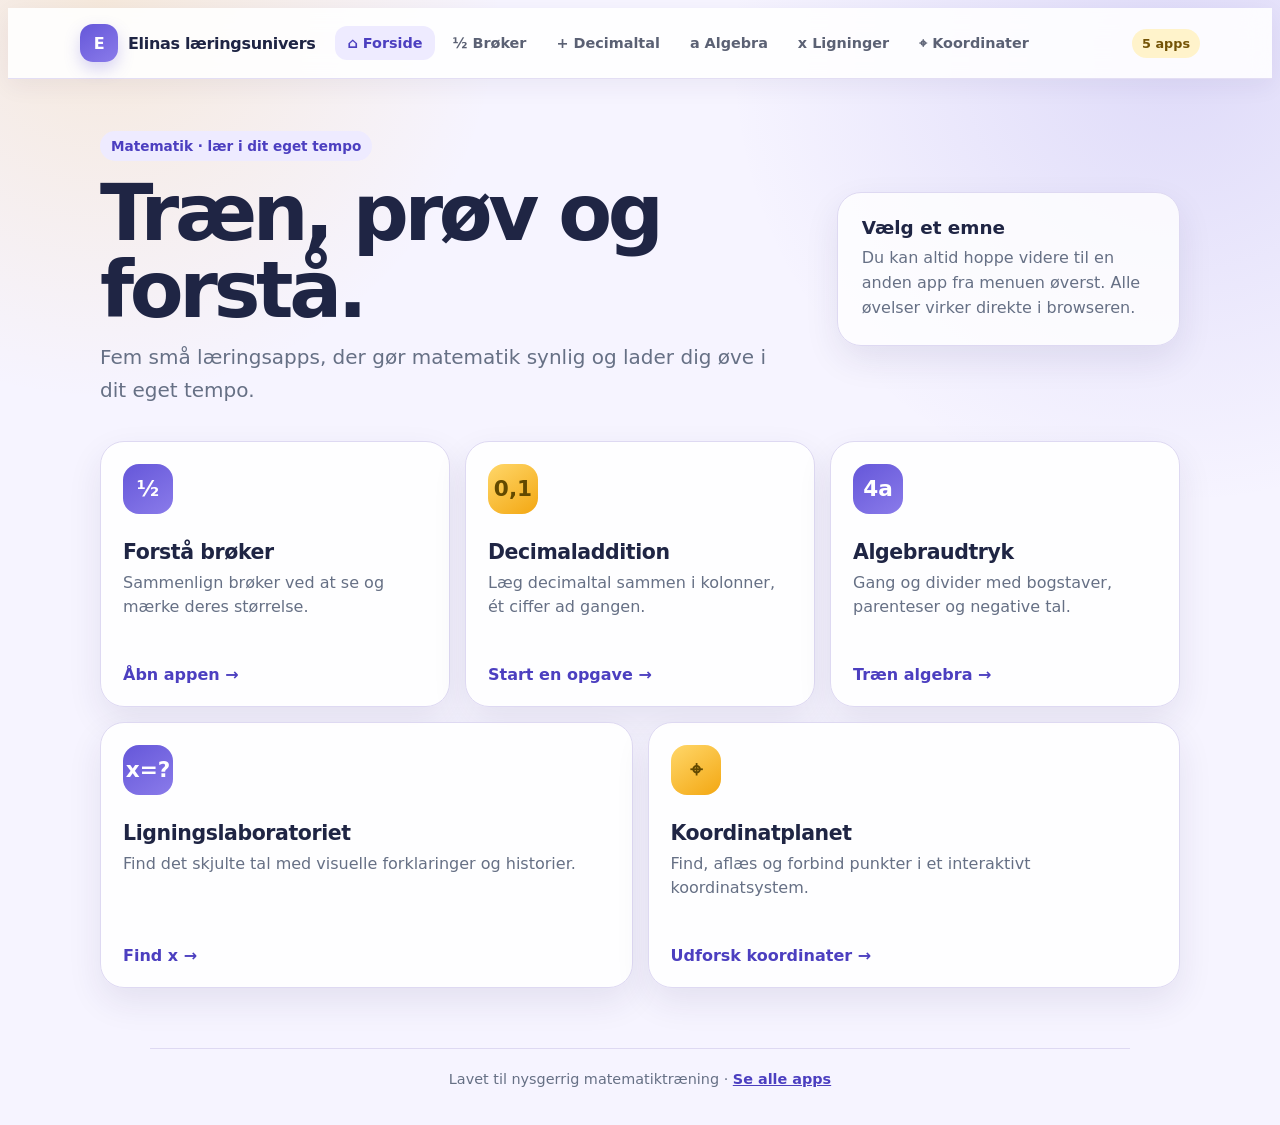
==== index.html @ 9d1c55e8 "Add connected mathematics learning apps" ====
<!doctype html>
<html lang="da">
<head>
  <meta charset="utf-8">
  <meta name="viewport" content="width=device-width, initial-scale=1">
  <meta name="description" content="Fem interaktive matematikapps samlet i Elinas læringsunivers.">
  <title>Elinas læringsunivers</title>
  <link rel="stylesheet" href="shared.css">
  <script defer src="shared.js"></script>
  <style>
    .home { width:min(1080px, calc(100% - 32px)); margin:0 auto; padding:52px 0 32px; }
    .home-hero { display:grid; grid-template-columns:minmax(0,1.35fr) minmax(250px,.65fr); gap:24px; align-items:center; margin-bottom:34px; }
    .eyebrow { display:inline-flex; padding:7px 11px; border-radius:999px; color:var(--learning-primary-dark); background:var(--learning-primary-soft); font-weight:800; font-size:.85rem; }
    h1 { max-width:760px; margin:14px 0 12px; font-size:clamp(2.25rem,7vw,4.9rem); line-height:.98; letter-spacing:-.055em; }
    .lead { max-width:680px; margin:0; color:var(--learning-muted); font-size:clamp(1rem,2.3vw,1.25rem); line-height:1.65; }
    .hero-note { padding:24px; border:1px solid var(--learning-line); border-radius:24px; background:rgba(255,255,255,.8); box-shadow:var(--learning-shadow); }
    .hero-note strong { display:block; margin-bottom:8px; font-size:1.15rem; }
    .hero-note p { margin:0; color:var(--learning-muted); line-height:1.55; }
    .app-grid { display:grid; grid-template-columns:repeat(6,1fr); gap:15px; }
    .app-card { min-height:220px; grid-column:span 2; display:flex; flex-direction:column; padding:22px; border:1px solid var(--learning-line); border-radius:24px; color:var(--learning-ink); background:rgba(255,255,255,.92); box-shadow:var(--learning-shadow); text-decoration:none; transition:transform .18s ease, box-shadow .18s ease; }
    .app-card:nth-child(4), .app-card:nth-child(5) { grid-column:span 3; }
    .app-card:hover { transform:translateY(-4px); box-shadow:0 18px 42px rgba(43,35,92,.14); }
    .app-card__icon { width:50px; height:50px; display:grid; place-items:center; margin-bottom:26px; border-radius:16px; color:#fff; background:linear-gradient(145deg,var(--learning-primary),#8a7bea); font-size:1.35rem; font-weight:900; }
    .app-card:nth-child(2) .app-card__icon, .app-card:nth-child(5) .app-card__icon { color:#624900; background:linear-gradient(145deg,#ffd76a,var(--learning-accent)); }
    .app-card h2 { margin:0 0 7px; font-size:1.28rem; letter-spacing:-.02em; }
    .app-card p { margin:0 0 18px; color:var(--learning-muted); line-height:1.5; }
    .app-card__action { margin-top:auto; color:var(--learning-primary-dark); font-weight:850; }
    @media(max-width:800px){ .home{padding-top:34px}.home-hero{grid-template-columns:1fr}.app-card,.app-card:nth-child(4),.app-card:nth-child(5){grid-column:span 3} }
    @media(max-width:560px){ .app-grid{grid-template-columns:1fr}.app-card,.app-card:nth-child(4),.app-card:nth-child(5){grid-column:auto;min-height:190px} }
  </style>
</head>
<body>
  <main class="home">
    <section class="home-hero" aria-labelledby="home-title">
      <div>
        <span class="eyebrow">Matematik · lær i dit eget tempo</span>
        <h1 id="home-title">Træn, prøv og forstå.</h1>
        <p class="lead">Fem små læringsapps, der gør matematik synlig og lader dig øve i dit eget tempo.</p>
      </div>
      <aside class="hero-note">
        <strong>Vælg et emne</strong>
        <p>Du kan altid hoppe videre til en anden app fra menuen øverst. Alle øvelser virker direkte i browseren.</p>
      </aside>
    </section>

    <section class="app-grid" aria-label="Vælg en læringsapp">
      <a class="app-card" href="fractions.html">
        <span class="app-card__icon" aria-hidden="true">½</span>
        <h2>Forstå brøker</h2>
        <p>Sammenlign brøker ved at se og mærke deres størrelse.</p>
        <span class="app-card__action">Åbn appen →</span>
      </a>
      <a class="app-card" href="decimal-addition.html">
        <span class="app-card__icon" aria-hidden="true">0,1</span>
        <h2>Decimaladdition</h2>
        <p>Læg decimaltal sammen i kolonner, ét ciffer ad gangen.</p>
        <span class="app-card__action">Start en opgave →</span>
      </a>
      <a class="app-card" href="algebra-expressions.html">
        <span class="app-card__icon" aria-hidden="true">4a</span>
        <h2>Algebraudtryk</h2>
        <p>Gang og divider med bogstaver, parenteser og negative tal.</p>
        <span class="app-card__action">Træn algebra →</span>
      </a>
      <a class="app-card" href="equation-lab.html">
        <span class="app-card__icon" aria-hidden="true">x=?</span>
        <h2>Ligningslaboratoriet</h2>
        <p>Find det skjulte tal med visuelle forklaringer og historier.</p>
        <span class="app-card__action">Find x →</span>
      </a>
      <a class="app-card" href="coordinate-plane.html">
        <span class="app-card__icon" aria-hidden="true">⌖</span>
        <h2>Koordinatplanet</h2>
        <p>Find, aflæs og forbind punkter i et interaktivt koordinatsystem.</p>
        <span class="app-card__action">Udforsk koordinater →</span>
      </a>
    </section>
  </main>
</body>
</html>
---- shared.css ----
:root {
  --learning-bg: #f6f4ff;
  --learning-surface: #ffffff;
  --learning-ink: #1f2544;
  --learning-muted: #667085;
  --learning-primary: #6557d9;
  --learning-primary-dark: #4c3fc0;
  --learning-primary-soft: #eeebff;
  --learning-accent: #f3a712;
  --learning-success: #15966b;
  --learning-danger: #d84c5f;
  --learning-line: #ded9f2;
  --learning-shadow: 0 14px 35px rgba(43, 35, 92, .09);

  /* Map the original apps' variables onto one shared visual system. */
  --bg: var(--learning-bg);
  --paper: var(--learning-bg);
  --card: var(--learning-surface);
  --ink: var(--learning-ink);
  --text: var(--learning-ink);
  --muted: var(--learning-muted);
  --line: var(--learning-line);
  --accent: var(--learning-primary);
  --accent-soft: var(--learning-primary-soft);
  --purple: var(--learning-primary);
  --purple2: #8d80ea;
  --blue: var(--learning-primary);
  --good: var(--learning-success);
  --ok: var(--learning-success);
  --bad: var(--learning-danger);
  --red: var(--learning-danger);
  --yellow: #ffd76a;
  --fill1: var(--learning-primary);
  --fill2: var(--learning-accent);
  --shadow: var(--learning-shadow);
}

html { color-scheme: light; }

body {
  min-height: 100vh;
  color: var(--learning-ink);
  background:
    radial-gradient(circle at 8% 0%, rgba(243, 167, 18, .15), transparent 25rem),
    radial-gradient(circle at 92% 5%, rgba(101, 87, 217, .16), transparent 28rem),
    var(--learning-bg);
  font-family: "Segoe UI", system-ui, -apple-system, sans-serif;
}

button, select, input { font: inherit; }

button, a { -webkit-tap-highlight-color: transparent; }

button:focus-visible,
a:focus-visible,
select:focus-visible,
input:focus-visible {
  outline: 3px solid rgba(101, 87, 217, .32);
  outline-offset: 3px;
}

.site-header {
  position: sticky;
  top: 0;
  z-index: 1000;
  display: block;
  padding: 0;
  border-bottom: 1px solid rgba(222, 217, 242, .85);
  background: rgba(255, 255, 255, .88);
  box-shadow: 0 7px 24px rgba(43, 35, 92, .06);
  backdrop-filter: blur(14px);
}

.site-header__inner {
  width: min(1120px, calc(100% - 28px));
  margin: 0 auto;
  min-height: 70px;
  display: flex;
  align-items: center;
  gap: 18px;
}

.site-brand {
  flex: 0 0 auto;
  display: inline-flex;
  align-items: center;
  gap: 10px;
  color: var(--learning-ink);
  text-decoration: none;
  font-weight: 850;
  letter-spacing: -.02em;
}

.site-brand__mark {
  width: 38px;
  height: 38px;
  display: grid;
  place-items: center;
  border-radius: 13px;
  color: #fff;
  background: linear-gradient(145deg, var(--learning-primary), #8a7bea);
  box-shadow: 0 7px 16px rgba(101, 87, 217, .25);
}

.site-nav {
  display: flex;
  align-items: center;
  gap: 6px;
  overflow-x: auto;
  scrollbar-width: none;
  padding: 8px 2px;
}

.site-nav::-webkit-scrollbar { display: none; }

.site-nav a {
  flex: 0 0 auto;
  padding: 9px 12px;
  border-radius: 12px;
  color: #5b6174;
  text-decoration: none;
  font-size: .9rem;
  font-weight: 750;
}

.site-nav a:hover { background: #f4f2ff; color: var(--learning-primary-dark); }

.site-nav a[aria-current="page"] {
  color: var(--learning-primary-dark);
  background: var(--learning-primary-soft);
}

.site-header__age {
  margin-left: auto;
  flex: 0 0 auto;
  padding: 7px 10px;
  border-radius: 999px;
  color: #745306;
  background: #fff3cb;
  font-size: .8rem;
  font-weight: 800;
}

/* Shared surfaces and controls across the five original apps. */
.card, .panel, .scorebox, .score {
  border-color: var(--learning-line) !important;
  box-shadow: var(--learning-shadow) !important;
}

.card, .panel { border-radius: 22px !important; }

.btn, button.primary, button#checkBtn {
  background: var(--learning-primary);
  color: #fff;
}

.tab.active, .tabs button.on {
  background: var(--learning-primary) !important;
  color: #fff !important;
}

.site-footer {
  width: min(980px, calc(100% - 32px));
  margin: 28px auto 0;
  padding: 22px 0 30px;
  border-top: 1px solid var(--learning-line);
  color: var(--learning-muted);
  text-align: center;
  font-size: .9rem;
}

.site-footer a { color: var(--learning-primary-dark); font-weight: 750; }

@media (max-width: 850px) {
  .site-header__inner { align-items: flex-start; flex-wrap: wrap; gap: 0 12px; padding-top: 9px; }
  .site-nav { order: 3; width: 100%; }
  .site-header__age { align-self: center; }
}

@media (max-width: 520px) {
  .site-header__inner { width: min(100% - 20px, 1120px); }
  .site-brand__text { font-size: .92rem; }
  .site-header__age { display: none; }
  .site-nav a { padding: 8px 10px; font-size: .84rem; }
}

@media (prefers-reduced-motion: reduce) {
  *, *::before, *::after { scroll-behavior: auto !important; transition-duration: .01ms !important; animation-duration: .01ms !important; }
}
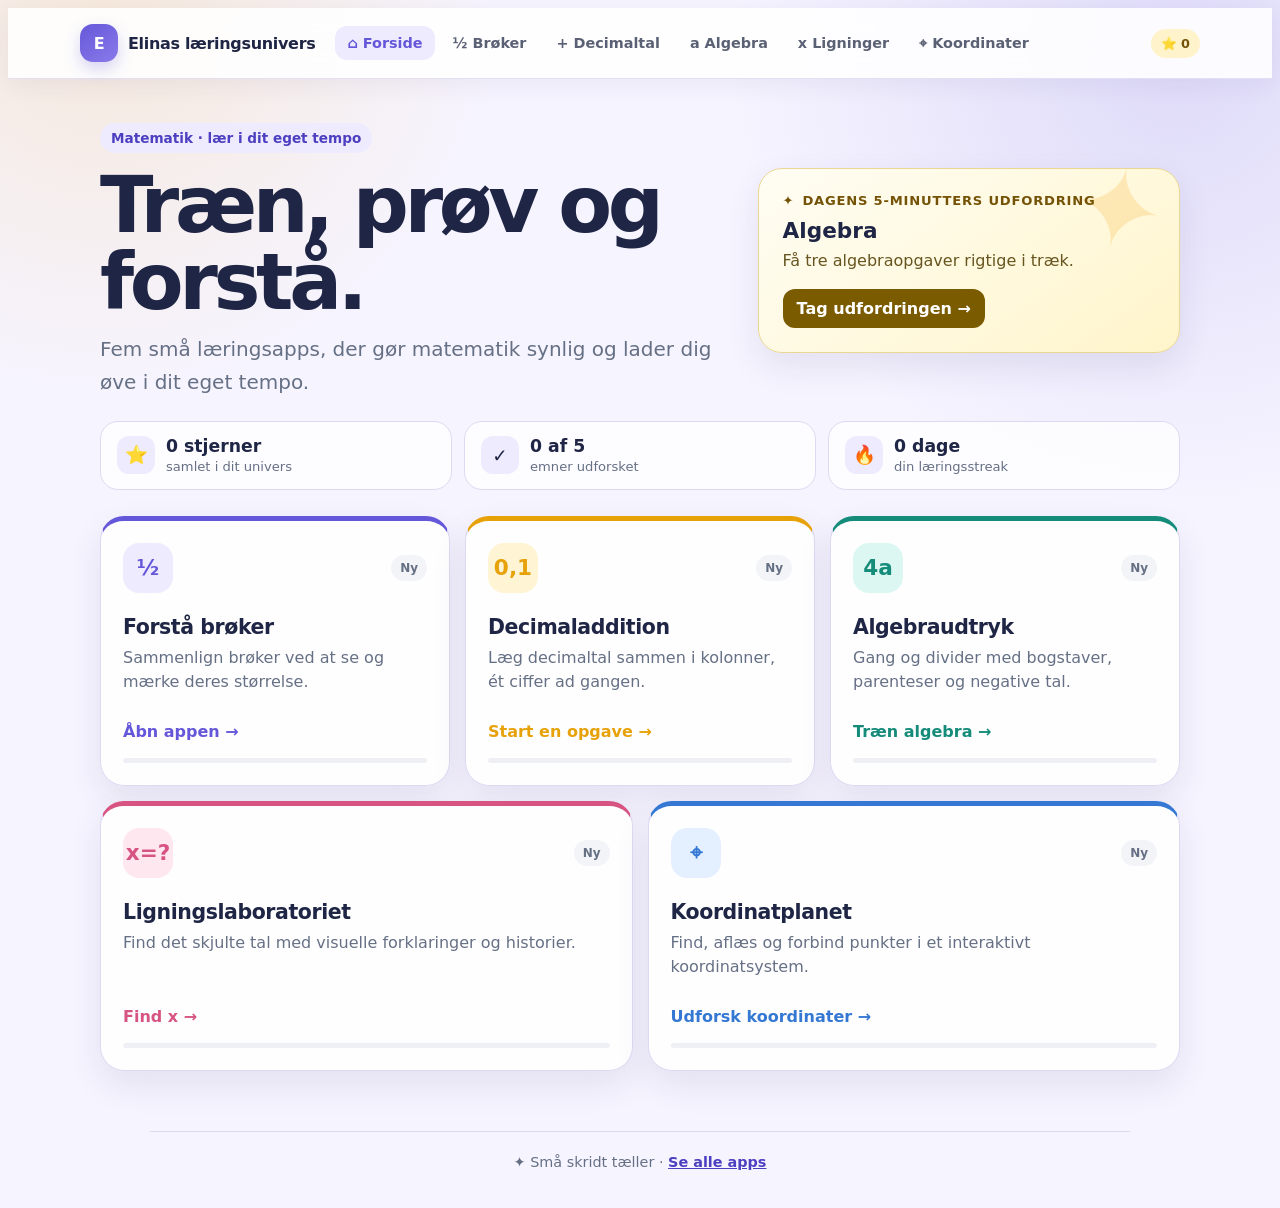
==== commit 8c074e12: "Add shared progress and motivational design" ====
--- a/index.html
+++ b/index.html
@@ -5,28 +5,45 @@
   <meta name="viewport" content="width=device-width, initial-scale=1">
   <meta name="description" content="Fem interaktive matematikapps samlet i Elinas læringsunivers.">
   <title>Elinas læringsunivers</title>
+  <link rel="icon" href="favicon.svg" type="image/svg+xml">
   <link rel="stylesheet" href="shared.css">
   <script defer src="shared.js"></script>
   <style>
-    .home { width:min(1080px, calc(100% - 32px)); margin:0 auto; padding:52px 0 32px; }
-    .home-hero { display:grid; grid-template-columns:minmax(0,1.35fr) minmax(250px,.65fr); gap:24px; align-items:center; margin-bottom:34px; }
+    .home { width:min(1080px, calc(100% - 32px)); margin:0 auto; padding:44px 0 32px; }
+    .home-hero { display:grid; grid-template-columns:minmax(0,1.2fr) minmax(290px,.8fr); gap:24px; align-items:center; margin-bottom:22px; }
     .eyebrow { display:inline-flex; padding:7px 11px; border-radius:999px; color:var(--learning-primary-dark); background:var(--learning-primary-soft); font-weight:800; font-size:.85rem; }
     h1 { max-width:760px; margin:14px 0 12px; font-size:clamp(2.25rem,7vw,4.9rem); line-height:.98; letter-spacing:-.055em; }
     .lead { max-width:680px; margin:0; color:var(--learning-muted); font-size:clamp(1rem,2.3vw,1.25rem); line-height:1.65; }
-    .hero-note { padding:24px; border:1px solid var(--learning-line); border-radius:24px; background:rgba(255,255,255,.8); box-shadow:var(--learning-shadow); }
-    .hero-note strong { display:block; margin-bottom:8px; font-size:1.15rem; }
-    .hero-note p { margin:0; color:var(--learning-muted); line-height:1.55; }
+    .daily-card { position:relative; overflow:hidden; padding:24px; border:1px solid #ead794; border-radius:24px; background:linear-gradient(145deg,#fffdf4,#fff5cb); box-shadow:var(--learning-shadow); }
+    .daily-card::after { content:"✦"; position:absolute; top:-25px; right:14px; color:rgba(243,167,18,.2); font-size:7rem; transform:rotate(12deg); }
+    .daily-card__label { position:relative; z-index:1; display:flex; align-items:center; gap:8px; color:#745306; font-size:.82rem; font-weight:900; text-transform:uppercase; letter-spacing:.06em; }
+    .daily-card h2 { position:relative; z-index:1; margin:10px 0 6px; font-size:1.35rem; }
+    .daily-card p { position:relative; z-index:1; margin:0 0 16px; color:#66551f; line-height:1.5; }
+    .daily-card a { position:relative; z-index:1; display:inline-flex; padding:10px 14px; border-radius:12px; color:#fff; background:#7a5b00; text-decoration:none; font-weight:850; }
+    .progress-overview { display:grid; grid-template-columns:repeat(3,1fr); gap:12px; margin:0 0 26px; }
+    .progress-stat { display:flex; align-items:center; gap:11px; padding:14px 16px; border:1px solid var(--learning-line); border-radius:18px; background:rgba(255,255,255,.78); }
+    .progress-stat__icon { width:38px; height:38px; display:grid; place-items:center; border-radius:12px; background:var(--learning-primary-soft); font-size:1.15rem; }
+    .progress-stat strong { display:block; font-size:1.08rem; }
+    .progress-stat div > span { color:var(--learning-muted); font-size:.82rem; }
     .app-grid { display:grid; grid-template-columns:repeat(6,1fr); gap:15px; }
-    .app-card { min-height:220px; grid-column:span 2; display:flex; flex-direction:column; padding:22px; border:1px solid var(--learning-line); border-radius:24px; color:var(--learning-ink); background:rgba(255,255,255,.92); box-shadow:var(--learning-shadow); text-decoration:none; transition:transform .18s ease, box-shadow .18s ease; }
+    .app-card { --card-accent:var(--learning-primary); --card-soft:var(--learning-primary-soft); position:relative; min-height:220px; grid-column:span 2; display:flex; flex-direction:column; overflow:hidden; padding:22px; border:1px solid var(--learning-line); border-top:5px solid var(--card-accent); border-radius:24px; color:var(--learning-ink); background:rgba(255,255,255,.94); box-shadow:var(--learning-shadow); text-decoration:none; transition:transform .18s ease, box-shadow .18s ease; }
+    .app-card[data-app="decimal-addition"] { --card-accent:#e7a20a; --card-soft:#fff4d4; }
+    .app-card[data-app="algebra-expressions"] { --card-accent:#158b7a; --card-soft:#dcf7f1; }
+    .app-card[data-app="equation-lab"] { --card-accent:#d65382; --card-soft:#ffe7f0; }
+    .app-card[data-app="coordinate-plane"] { --card-accent:#3478d4; --card-soft:#e4f0ff; }
     .app-card:nth-child(4), .app-card:nth-child(5) { grid-column:span 3; }
     .app-card:hover { transform:translateY(-4px); box-shadow:0 18px 42px rgba(43,35,92,.14); }
-    .app-card__icon { width:50px; height:50px; display:grid; place-items:center; margin-bottom:26px; border-radius:16px; color:#fff; background:linear-gradient(145deg,var(--learning-primary),#8a7bea); font-size:1.35rem; font-weight:900; }
-    .app-card:nth-child(2) .app-card__icon, .app-card:nth-child(5) .app-card__icon { color:#624900; background:linear-gradient(145deg,#ffd76a,var(--learning-accent)); }
+    .app-card__top { display:flex; align-items:center; justify-content:space-between; margin-bottom:22px; }
+    .app-card__icon { width:50px; height:50px; display:grid; place-items:center; border-radius:16px; color:var(--card-accent); background:var(--card-soft); font-size:1.35rem; font-weight:900; }
+    .app-card__status { padding:6px 9px; border-radius:999px; color:var(--learning-muted); background:#f3f4f7; font-size:.75rem; font-weight:850; }
+    .app-card__status[data-started="true"] { color:#745306; background:#fff3cb; }
     .app-card h2 { margin:0 0 7px; font-size:1.28rem; letter-spacing:-.02em; }
     .app-card p { margin:0 0 18px; color:var(--learning-muted); line-height:1.5; }
-    .app-card__action { margin-top:auto; color:var(--learning-primary-dark); font-weight:850; }
-    @media(max-width:800px){ .home{padding-top:34px}.home-hero{grid-template-columns:1fr}.app-card,.app-card:nth-child(4),.app-card:nth-child(5){grid-column:span 3} }
-    @media(max-width:560px){ .app-grid{grid-template-columns:1fr}.app-card,.app-card:nth-child(4),.app-card:nth-child(5){grid-column:auto;min-height:190px} }
+    .app-card__action { margin-top:auto; color:var(--card-accent); font-weight:850; }
+    .app-card__track { height:5px; margin-top:17px; overflow:hidden; border-radius:99px; background:#eff0f5; }
+    .app-card__track span { display:block; height:100%; width:0; border-radius:inherit; background:var(--card-accent); transition:width .35s ease; }
+    @media(max-width:800px){ .home{padding-top:30px}.home-hero{grid-template-columns:1fr}.app-card,.app-card:nth-child(4),.app-card:nth-child(5){grid-column:span 3} }
+    @media(max-width:560px){ .progress-overview{grid-template-columns:1fr}.app-grid{grid-template-columns:1fr}.app-card,.app-card:nth-child(4),.app-card:nth-child(5){grid-column:auto;min-height:190px} }
   </style>
 </head>
 <body>
@@ -37,42 +54,55 @@
         <h1 id="home-title">Træn, prøv og forstå.</h1>
         <p class="lead">Fem små læringsapps, der gør matematik synlig og lader dig øve i dit eget tempo.</p>
       </div>
-      <aside class="hero-note">
-        <strong>Vælg et emne</strong>
-        <p>Du kan altid hoppe videre til en anden app fra menuen øverst. Alle øvelser virker direkte i browseren.</p>
+      <aside class="daily-card">
+        <div class="daily-card__label"><span aria-hidden="true">✦</span> Dagens 5-minutters udfordring</div>
+        <h2 data-daily-title>Brøker</h2>
+        <p data-daily-challenge>Sammenlign to brøker uden først at se på tallene.</p>
+        <a data-daily-link href="fractions.html">Tag udfordringen →</a>
       </aside>
     </section>
 
+    <section class="progress-overview" id="min-fremgang" aria-label="Din fremgang">
+      <div class="progress-stat"><span class="progress-stat__icon" aria-hidden="true">⭐</span><div><strong><span data-total-stars>0</span> stjerner</strong><span>samlet i dit univers</span></div></div>
+      <div class="progress-stat"><span class="progress-stat__icon" aria-hidden="true">✓</span><div><strong><span data-apps-explored>0</span> af 5</strong><span>emner udforsket</span></div></div>
+      <div class="progress-stat"><span class="progress-stat__icon" aria-hidden="true">🔥</span><div><strong><span data-learning-streak>0</span> dage</strong><span>din læringsstreak</span></div></div>
+    </section>
+
     <section class="app-grid" aria-label="Vælg en læringsapp">
-      <a class="app-card" href="fractions.html">
-        <span class="app-card__icon" aria-hidden="true">½</span>
+      <a class="app-card" data-app="fractions" href="fractions.html">
+        <span class="app-card__top"><span class="app-card__icon" aria-hidden="true">½</span><span class="app-card__status" data-progress-app="fractions">Ny</span></span>
         <h2>Forstå brøker</h2>
         <p>Sammenlign brøker ved at se og mærke deres størrelse.</p>
-        <span class="app-card__action">Åbn appen →</span>
+        <span class="app-card__action" data-action-app="fractions">Åbn appen →</span>
+        <span class="app-card__track" aria-hidden="true"><span data-bar-app="fractions"></span></span>
       </a>
-      <a class="app-card" href="decimal-addition.html">
-        <span class="app-card__icon" aria-hidden="true">0,1</span>
+      <a class="app-card" data-app="decimal-addition" href="decimal-addition.html">
+        <span class="app-card__top"><span class="app-card__icon" aria-hidden="true">0,1</span><span class="app-card__status" data-progress-app="decimal-addition">Ny</span></span>
         <h2>Decimaladdition</h2>
         <p>Læg decimaltal sammen i kolonner, ét ciffer ad gangen.</p>
-        <span class="app-card__action">Start en opgave →</span>
+        <span class="app-card__action" data-action-app="decimal-addition">Start en opgave →</span>
+        <span class="app-card__track" aria-hidden="true"><span data-bar-app="decimal-addition"></span></span>
       </a>
-      <a class="app-card" href="algebra-expressions.html">
-        <span class="app-card__icon" aria-hidden="true">4a</span>
+      <a class="app-card" data-app="algebra-expressions" href="algebra-expressions.html">
+        <span class="app-card__top"><span class="app-card__icon" aria-hidden="true">4a</span><span class="app-card__status" data-progress-app="algebra-expressions">Ny</span></span>
         <h2>Algebraudtryk</h2>
         <p>Gang og divider med bogstaver, parenteser og negative tal.</p>
-        <span class="app-card__action">Træn algebra →</span>
+        <span class="app-card__action" data-action-app="algebra-expressions">Træn algebra →</span>
+        <span class="app-card__track" aria-hidden="true"><span data-bar-app="algebra-expressions"></span></span>
       </a>
-      <a class="app-card" href="equation-lab.html">
-        <span class="app-card__icon" aria-hidden="true">x=?</span>
+      <a class="app-card" data-app="equation-lab" href="equation-lab.html">
+        <span class="app-card__top"><span class="app-card__icon" aria-hidden="true">x=?</span><span class="app-card__status" data-progress-app="equation-lab">Ny</span></span>
         <h2>Ligningslaboratoriet</h2>
         <p>Find det skjulte tal med visuelle forklaringer og historier.</p>
-        <span class="app-card__action">Find x →</span>
+        <span class="app-card__action" data-action-app="equation-lab">Find x →</span>
+        <span class="app-card__track" aria-hidden="true"><span data-bar-app="equation-lab"></span></span>
       </a>
-      <a class="app-card" href="coordinate-plane.html">
-        <span class="app-card__icon" aria-hidden="true">⌖</span>
+      <a class="app-card" data-app="coordinate-plane" href="coordinate-plane.html">
+        <span class="app-card__top"><span class="app-card__icon" aria-hidden="true">⌖</span><span class="app-card__status" data-progress-app="coordinate-plane">Ny</span></span>
         <h2>Koordinatplanet</h2>
         <p>Find, aflæs og forbind punkter i et interaktivt koordinatsystem.</p>
-        <span class="app-card__action">Udforsk koordinater →</span>
+        <span class="app-card__action" data-action-app="coordinate-plane">Udforsk koordinater →</span>
+        <span class="app-card__track" aria-hidden="true"><span data-bar-app="coordinate-plane"></span></span>
       </a>
     </section>
   </main>
--- a/shared.css
+++ b/shared.css
@@ -38,6 +38,8 @@
 html { color-scheme: light; }
 
 body {
+  --page-accent: var(--learning-primary);
+  --page-accent-soft: var(--learning-primary-soft);
   min-height: 100vh;
   color: var(--learning-ink);
   background:
@@ -46,6 +48,12 @@
     var(--learning-bg);
   font-family: "Segoe UI", system-ui, -apple-system, sans-serif;
 }
+
+body[data-learning-page="fractions"] { --page-accent:#6557d9; --page-accent-soft:#eeebff; }
+body[data-learning-page="decimal-addition"] { --page-accent:#e7a20a; --page-accent-soft:#fff4d4; }
+body[data-learning-page="algebra-expressions"] { --page-accent:#158b7a; --page-accent-soft:#dcf7f1; }
+body[data-learning-page="equation-lab"] { --page-accent:#d65382; --page-accent-soft:#ffe7f0; }
+body[data-learning-page="coordinate-plane"] { --page-accent:#3478d4; --page-accent-soft:#e4f0ff; }
 
 button, select, input { font: inherit; }
 
@@ -102,6 +110,19 @@
   box-shadow: 0 7px 16px rgba(101, 87, 217, .25);
 }
 
+.site-menu-button {
+  display: none;
+  align-items: center;
+  gap: 6px;
+  border: 1px solid var(--learning-line);
+  border-radius: 12px;
+  padding: 9px 11px;
+  color: var(--learning-primary-dark);
+  background: #fff;
+  font-weight: 800;
+  cursor: pointer;
+}
+
 .site-nav {
   display: flex;
   align-items: center;
@@ -126,11 +147,11 @@
 .site-nav a:hover { background: #f4f2ff; color: var(--learning-primary-dark); }
 
 .site-nav a[aria-current="page"] {
-  color: var(--learning-primary-dark);
-  background: var(--learning-primary-soft);
-}
-
-.site-header__age {
+  color: var(--page-accent);
+  background: var(--page-accent-soft);
+}
+
+.site-star-count {
   margin-left: auto;
   flex: 0 0 auto;
   padding: 7px 10px;
@@ -139,6 +160,7 @@
   background: #fff3cb;
   font-size: .8rem;
   font-weight: 800;
+  text-decoration: none;
 }
 
 /* Shared surfaces and controls across the five original apps. */
@@ -155,9 +177,36 @@
 }
 
 .tab.active, .tabs button.on {
-  background: var(--learning-primary) !important;
+  background: var(--page-accent) !important;
   color: #fff !important;
 }
+
+body:not([data-learning-page="home"]) .btn,
+body:not([data-learning-page="home"]) button.primary,
+body:not([data-learning-page="home"]) button#checkBtn {
+  background: var(--page-accent);
+}
+
+.star-toast {
+  position: fixed;
+  right: 18px;
+  bottom: 18px;
+  z-index: 1200;
+  max-width: min(360px, calc(100% - 36px));
+  padding: 13px 17px;
+  border: 1px solid #efd36d;
+  border-radius: 16px;
+  color: #5f4700;
+  background: #fff7d7;
+  box-shadow: 0 16px 38px rgba(63, 48, 8, .18);
+  font-weight: 850;
+  opacity: 0;
+  transform: translateY(18px) scale(.96);
+  pointer-events: none;
+  transition: opacity .2s ease, transform .2s ease;
+}
+
+.star-toast--show { opacity: 1; transform: translateY(0) scale(1); }
 
 .site-footer {
   width: min(980px, calc(100% - 32px));
@@ -172,16 +221,35 @@
 .site-footer a { color: var(--learning-primary-dark); font-weight: 750; }
 
 @media (max-width: 850px) {
-  .site-header__inner { align-items: flex-start; flex-wrap: wrap; gap: 0 12px; padding-top: 9px; }
-  .site-nav { order: 3; width: 100%; }
-  .site-header__age { align-self: center; }
+  .site-header__inner { position: relative; min-height:64px; gap: 10px; }
+  .site-brand { margin-right:auto; }
+  .site-menu-button { display:inline-flex; }
+  .site-star-count { margin-left:0; }
+  .site-nav {
+    position:absolute;
+    top:calc(100% - 2px);
+    right:0;
+    left:0;
+    display:none;
+    grid-template-columns:repeat(2,minmax(0,1fr));
+    gap:7px;
+    padding:12px;
+    overflow:visible;
+    border:1px solid var(--learning-line);
+    border-radius:0 0 18px 18px;
+    background:#fff;
+    box-shadow:var(--learning-shadow);
+  }
+  .site-nav[data-open="true"] { display:grid; }
+  .site-nav a { white-space:normal; }
 }
 
 @media (max-width: 520px) {
   .site-header__inner { width: min(100% - 20px, 1120px); }
   .site-brand__text { font-size: .92rem; }
-  .site-header__age { display: none; }
-  .site-nav a { padding: 8px 10px; font-size: .84rem; }
+  .site-star-count { padding:7px 8px; }
+  .site-menu-button { padding:8px 9px; }
+  .site-nav a { padding:10px; font-size:.88rem; }
 }
 
 @media (prefers-reduced-motion: reduce) {
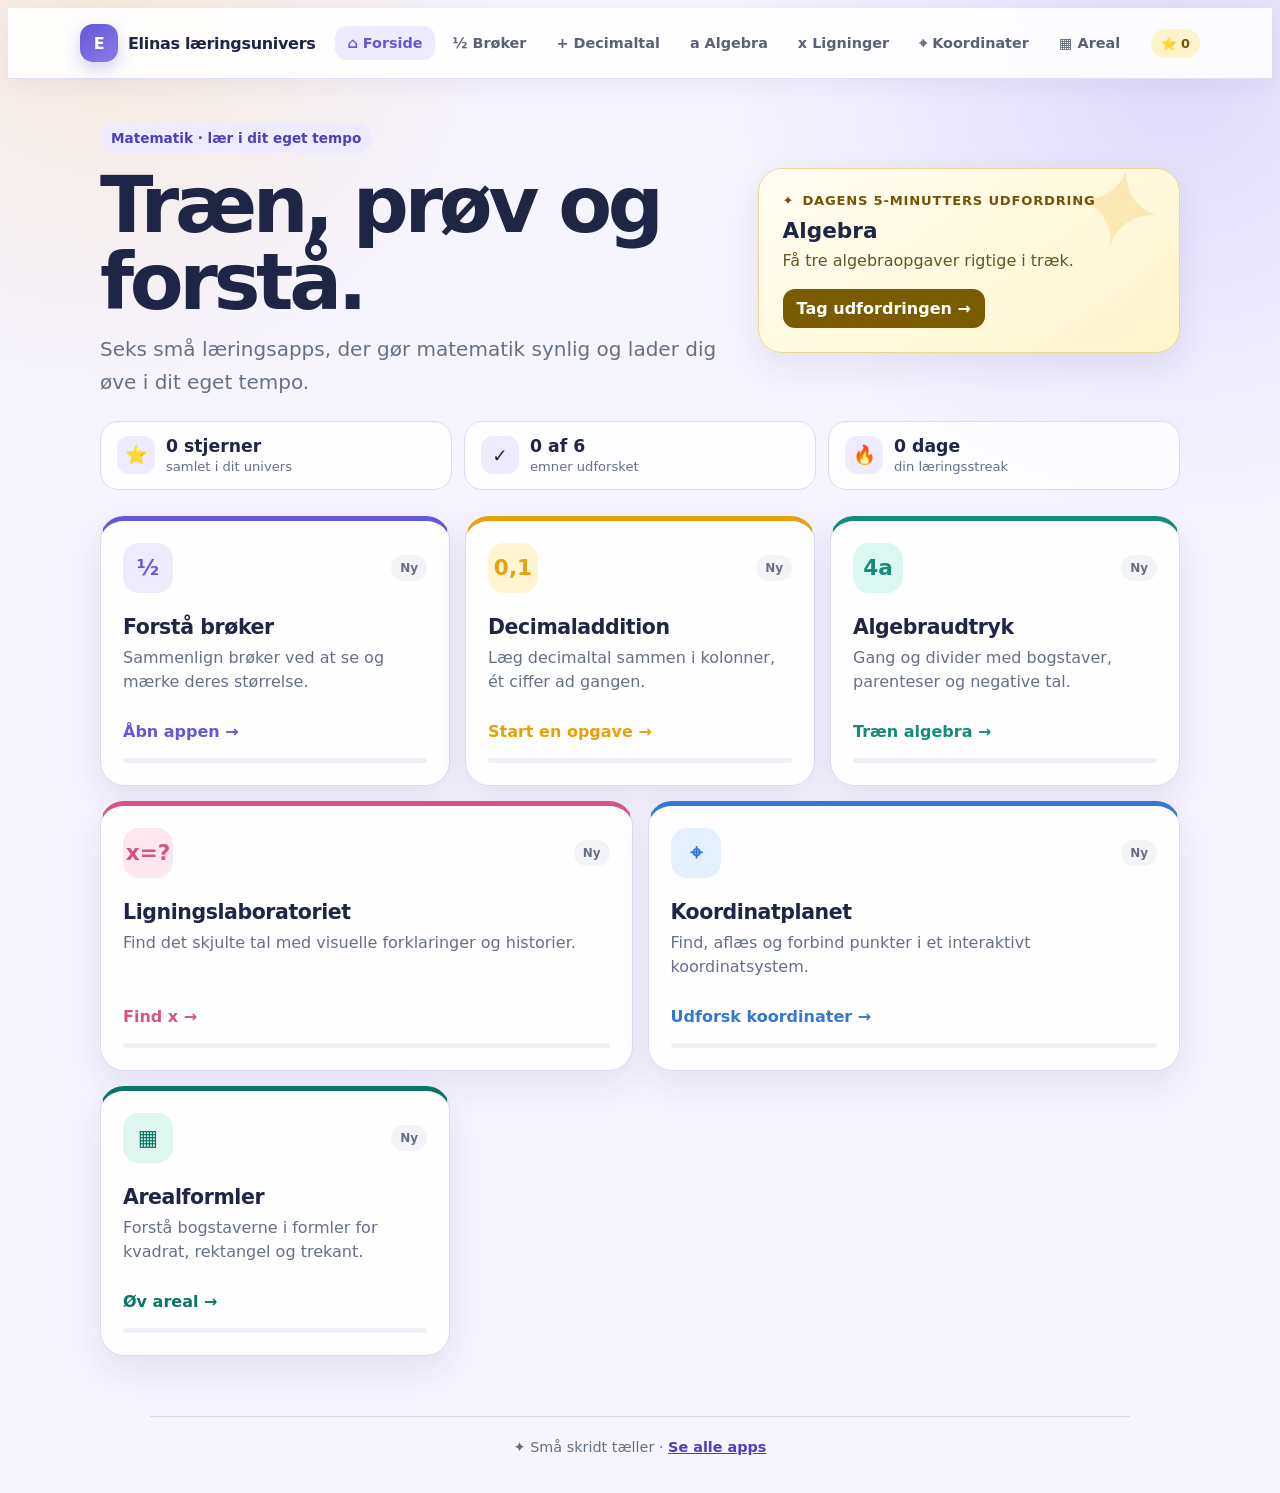
==== commit 53cf1bb2: "Add area formulas practice app" ====
--- a/index.html
+++ b/index.html
@@ -3,7 +3,7 @@
 <head>
   <meta charset="utf-8">
   <meta name="viewport" content="width=device-width, initial-scale=1">
-  <meta name="description" content="Fem interaktive matematikapps samlet i Elinas læringsunivers.">
+  <meta name="description" content="Seks interaktive matematikapps samlet i Elinas læringsunivers.">
   <title>Elinas læringsunivers</title>
   <link rel="icon" href="favicon.svg" type="image/svg+xml">
   <link rel="stylesheet" href="shared.css">
@@ -31,6 +31,7 @@
     .app-card[data-app="algebra-expressions"] { --card-accent:#158b7a; --card-soft:#dcf7f1; }
     .app-card[data-app="equation-lab"] { --card-accent:#d65382; --card-soft:#ffe7f0; }
     .app-card[data-app="coordinate-plane"] { --card-accent:#3478d4; --card-soft:#e4f0ff; }
+    .app-card[data-app="area-formulas"] { --card-accent:#087565; --card-soft:#dff5ef; }
     .app-card:nth-child(4), .app-card:nth-child(5) { grid-column:span 3; }
     .app-card:hover { transform:translateY(-4px); box-shadow:0 18px 42px rgba(43,35,92,.14); }
     .app-card__top { display:flex; align-items:center; justify-content:space-between; margin-bottom:22px; }
@@ -52,7 +53,7 @@
       <div>
         <span class="eyebrow">Matematik · lær i dit eget tempo</span>
         <h1 id="home-title">Træn, prøv og forstå.</h1>
-        <p class="lead">Fem små læringsapps, der gør matematik synlig og lader dig øve i dit eget tempo.</p>
+        <p class="lead">Seks små læringsapps, der gør matematik synlig og lader dig øve i dit eget tempo.</p>
       </div>
       <aside class="daily-card">
         <div class="daily-card__label"><span aria-hidden="true">✦</span> Dagens 5-minutters udfordring</div>
@@ -64,7 +65,7 @@
 
     <section class="progress-overview" id="min-fremgang" aria-label="Din fremgang">
       <div class="progress-stat"><span class="progress-stat__icon" aria-hidden="true">⭐</span><div><strong><span data-total-stars>0</span> stjerner</strong><span>samlet i dit univers</span></div></div>
-      <div class="progress-stat"><span class="progress-stat__icon" aria-hidden="true">✓</span><div><strong><span data-apps-explored>0</span> af 5</strong><span>emner udforsket</span></div></div>
+      <div class="progress-stat"><span class="progress-stat__icon" aria-hidden="true">✓</span><div><strong><span data-apps-explored>0</span> af 6</strong><span>emner udforsket</span></div></div>
       <div class="progress-stat"><span class="progress-stat__icon" aria-hidden="true">🔥</span><div><strong><span data-learning-streak>0</span> dage</strong><span>din læringsstreak</span></div></div>
     </section>
 
@@ -104,6 +105,13 @@
         <span class="app-card__action" data-action-app="coordinate-plane">Udforsk koordinater →</span>
         <span class="app-card__track" aria-hidden="true"><span data-bar-app="coordinate-plane"></span></span>
       </a>
+      <a class="app-card" data-app="area-formulas" href="area-formulas.html">
+        <span class="app-card__top"><span class="app-card__icon" aria-hidden="true">▦</span><span class="app-card__status" data-progress-app="area-formulas">Ny</span></span>
+        <h2>Arealformler</h2>
+        <p>Forstå bogstaverne i formler for kvadrat, rektangel og trekant.</p>
+        <span class="app-card__action" data-action-app="area-formulas">Øv areal →</span>
+        <span class="app-card__track" aria-hidden="true"><span data-bar-app="area-formulas"></span></span>
+      </a>
     </section>
   </main>
 </body>
